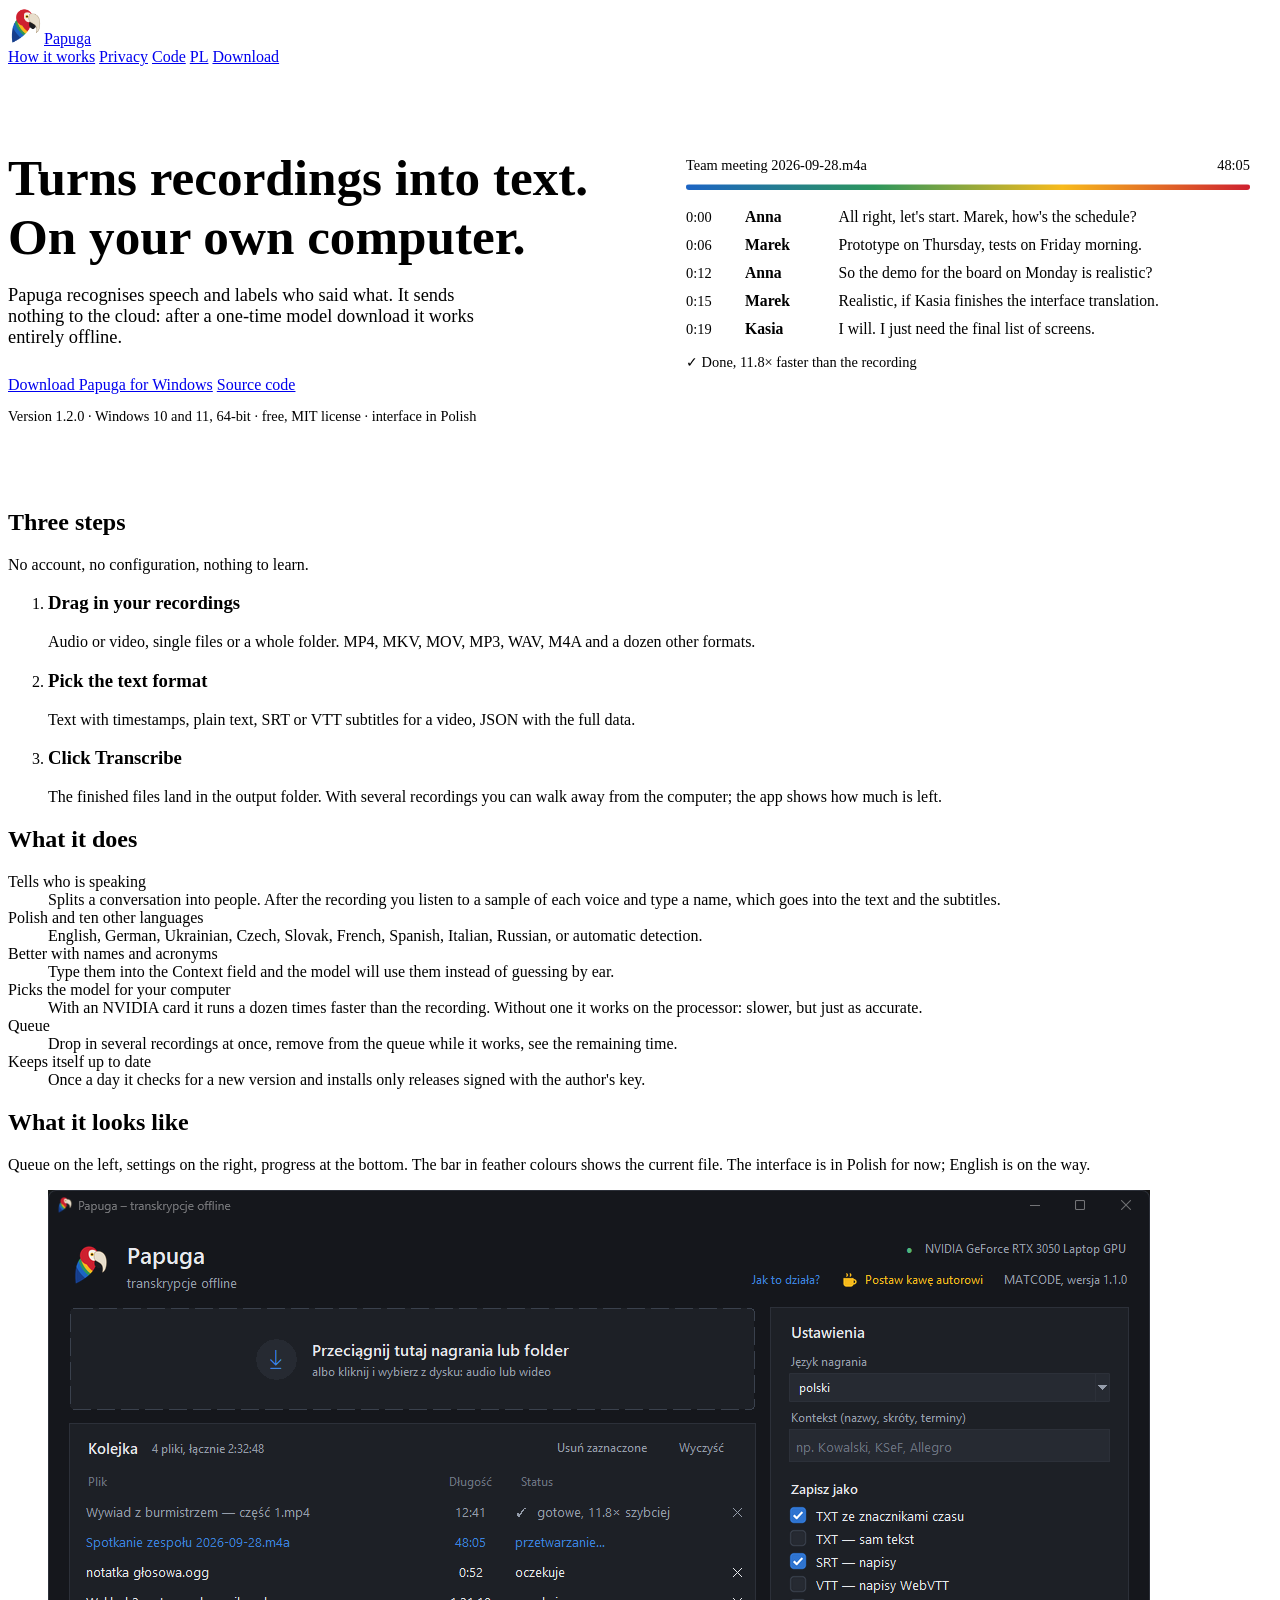
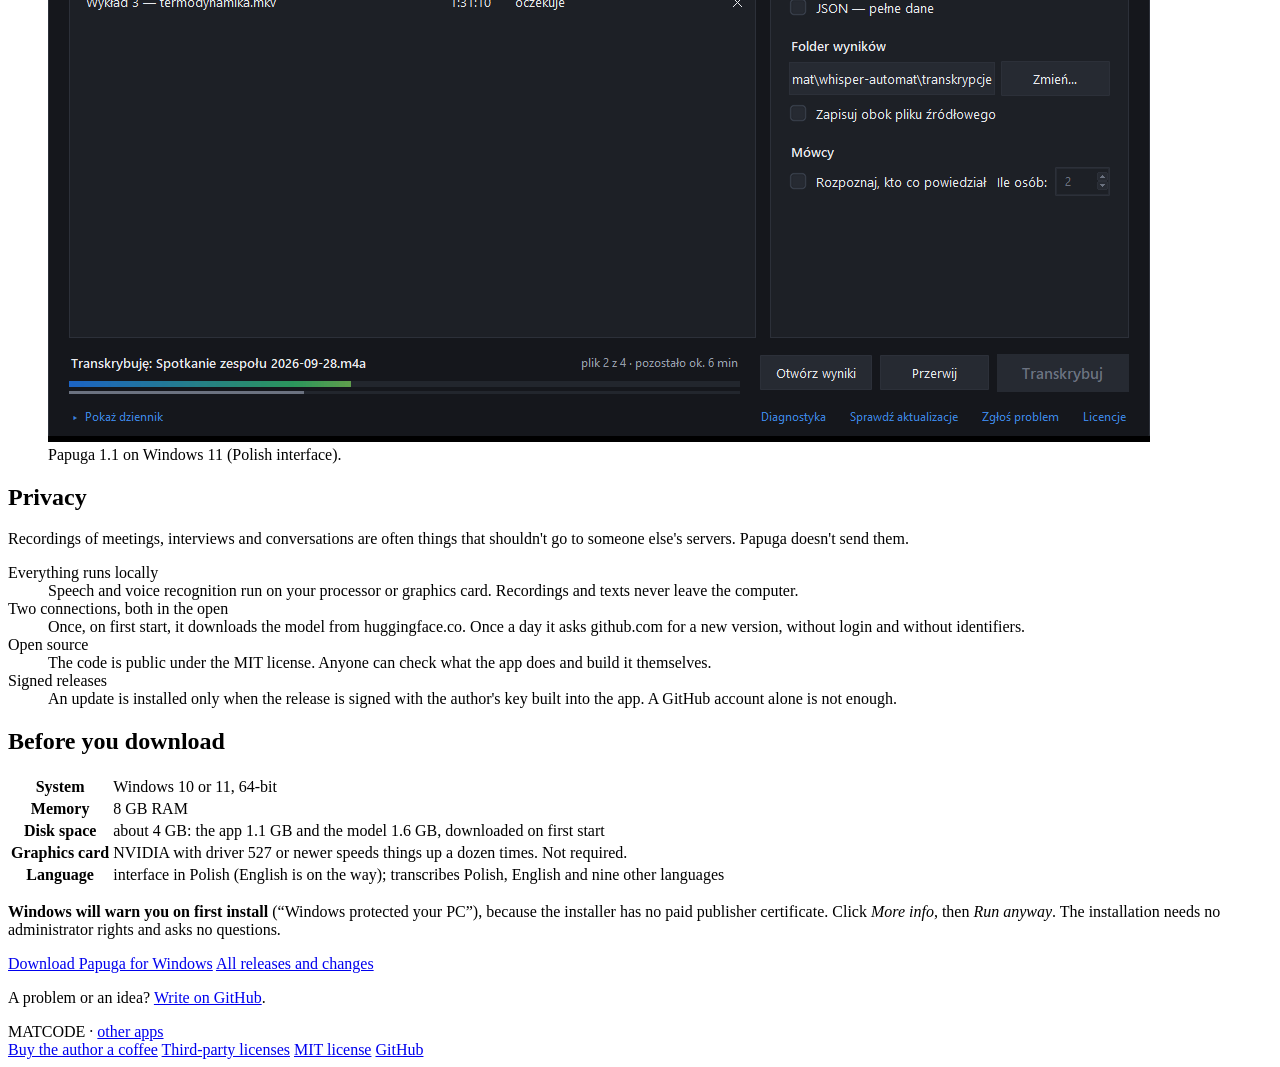
==== docs/en/index.html @ f7bfc45d "Papuga 1.3.0: kod zrodlowy (stan 4d863b4)" ====
<!doctype html>
<html lang="en">
<head>
<meta charset="utf-8">
<meta name="viewport" content="width=device-width, initial-scale=1">
<title>Papuga – offline transcription</title>
<meta name="description" content="Turns recordings into text and tells who is speaking. Works on your own computer, without internet and without the cloud. A free, open-source Windows app.">
<link rel="icon" href="../favicon.ico">
<link rel="alternate" hreflang="pl" href="https://matmiccode.github.io/papuga/">
<link rel="alternate" hreflang="en" href="https://matmiccode.github.io/papuga/en/">
<link rel="alternate" hreflang="x-default" href="https://matmiccode.github.io/papuga/">
<meta property="og:title" content="Papuga – offline transcription">
<meta property="og:description" content="Turns recordings into text and tells who is speaking. Works on your own computer, without internet and without the cloud.">
<meta property="og:image" content="https://matmiccode.github.io/papuga/img/okno.png">
<meta property="og:type" content="website">
<link rel="preconnect" href="https://fonts.googleapis.com">
<link rel="preconnect" href="https://fonts.gstatic.com" crossorigin>
<link href="https://fonts.googleapis.com/css2?family=Bricolage+Grotesque:opsz,wght@12..96,400;12..96,500;12..96,600&display=swap" rel="stylesheet">
<link rel="stylesheet" href="/css/v1/matcode.css">
<link rel="stylesheet" href="../papuga.css">
</head>
<body>

<header class="wrap top">
  <a class="marka" href="./"><img src="../img/papuga-256.png" alt="" width="36" height="36">Papuga</a>
  <nav>
    <a href="#how">How it works</a>
    <a href="#privacy" class="ukryj-mobile">Privacy</a>
    <a href="https://github.com/matmiccode/papuga" class="ukryj-mobile">Code</a>
    <a class="jezyk" href="../" lang="pl" hreflang="pl" title="Wersja polska">PL</a>
    <a class="btn btn-primary btn-sm" href="https://github.com/matmiccode/papuga/releases/latest" data-pobierz>Download</a>
  </nav>
</header>

<main>

<section class="wrap hero">
  <div>
    <h1>Turns recordings into text. On your own computer.</h1>
    <p class="lead">Papuga recognises speech and labels who said what. It sends nothing to the cloud: after a one-time model download it works entirely offline.</p>
    <div class="cta">
      <a class="btn btn-primary" href="https://github.com/matmiccode/papuga/releases/latest" data-pobierz>Download Papuga for Windows</a>
      <a class="btn btn-quiet" href="https://github.com/matmiccode/papuga">Source code</a>
    </div>
    <p class="drobne"><span data-wersja>Version 1.2.0</span> · Windows 10 and 11, 64-bit · free, MIT license · interface in Polish</p>
  </div>

  <div class="demo" aria-label="Example transcript with recognised speakers">
    <div class="demo-naglowek"><strong>Team meeting 2026-09-28.m4a</strong><span>48:05</span></div>
    <div class="demo-pasek" role="presentation"></div>
    <ul class="transkrypt">
      <li><time>0:00</time><b>Anna</b><span>All right, let's start. Marek, how's the schedule?</span></li>
      <li><time>0:06</time><b>Marek</b><span>Prototype on Thursday, tests on Friday morning.</span></li>
      <li><time>0:12</time><b>Anna</b><span>So the demo for the board on Monday is realistic?</span></li>
      <li><time>0:15</time><b>Marek</b><span>Realistic, if Kasia finishes the interface translation.</span></li>
      <li><time>0:19</time><b>Kasia</b><span>I will. I just need the final list of screens.</span></li>
      <li class="gotowe"><span>✓ Done, 11.8× faster than the recording</span></li>
    </ul>
  </div>
</section>

<section id="how">
  <div class="wrap">
    <div class="sekcja-naglowek">
      <h2>Three steps</h2>
      <p>No account, no configuration, nothing to learn.</p>
    </div>
    <ol class="kroki">
      <li>
        <h3>Drag in your recordings</h3>
        <p>Audio or video, single files or a whole folder. MP4, MKV, MOV, MP3, WAV, M4A and a dozen other formats.</p>
      </li>
      <li>
        <h3>Pick the text format</h3>
        <p>Text with timestamps, plain text, SRT or VTT subtitles for a video, JSON with the full data.</p>
      </li>
      <li>
        <h3>Click Transcribe</h3>
        <p>The finished files land in the output folder. With several recordings you can walk away from the computer; the app shows how much is left.</p>
      </li>
    </ol>
  </div>
</section>

<section id="features">
  <div class="wrap">
    <div class="sekcja-naglowek">
      <h2>What it does</h2>
    </div>
    <dl class="cechy">
      <div>
        <dt>Tells who is speaking</dt>
        <dd>Splits a conversation into people. After the recording you listen to a sample of each voice and type a name, which goes into the text and the subtitles.</dd>
      </div>
      <div>
        <dt>Polish and ten other languages</dt>
        <dd>English, German, Ukrainian, Czech, Slovak, French, Spanish, Italian, Russian, or automatic detection.</dd>
      </div>
      <div>
        <dt>Better with names and acronyms</dt>
        <dd>Type them into the Context field and the model will use them instead of guessing by ear.</dd>
      </div>
      <div>
        <dt>Picks the model for your computer</dt>
        <dd>With an NVIDIA card it runs a dozen times faster than the recording. Without one it works on the processor: slower, but just as accurate.</dd>
      </div>
      <div>
        <dt>Queue</dt>
        <dd>Drop in several recordings at once, remove from the queue while it works, see the remaining time.</dd>
      </div>
      <div>
        <dt>Keeps itself up to date</dt>
        <dd>Once a day it checks for a new version and installs only releases signed with the author's key.</dd>
      </div>
    </dl>
  </div>
</section>

<section id="window">
  <div class="wrap">
    <div class="sekcja-naglowek">
      <h2>What it looks like</h2>
      <p>Queue on the left, settings on the right, progress at the bottom. The bar in feather colours shows the current file. The interface is in Polish for now; English is on the way.</p>
    </div>
    <figure>
      <img src="../img/okno.png" alt="The Papuga window: a queue of four recordings with statuses, the settings panel and a progress bar in feather colours" width="1102" height="852">
      <figcaption>Papuga 1.1 on Windows 11 (Polish interface).</figcaption>
    </figure>
  </div>
</section>

<section id="privacy">
  <div class="wrap">
    <div class="sekcja-naglowek">
      <h2>Privacy</h2>
      <p>Recordings of meetings, interviews and conversations are often things that shouldn't go to someone else's servers. Papuga doesn't send them.</p>
    </div>
    <dl class="cechy">
      <div>
        <dt>Everything runs locally</dt>
        <dd>Speech and voice recognition run on your processor or graphics card. Recordings and texts never leave the computer.</dd>
      </div>
      <div>
        <dt>Two connections, both in the open</dt>
        <dd>Once, on first start, it downloads the model from huggingface.co. Once a day it asks github.com for a new version, without login and without identifiers.</dd>
      </div>
      <div>
        <dt>Open source</dt>
        <dd>The code is public under the MIT license. Anyone can check what the app does and build it themselves.</dd>
      </div>
      <div>
        <dt>Signed releases</dt>
        <dd>An update is installed only when the release is signed with the author's key built into the app. A GitHub account alone is not enough.</dd>
      </div>
    </dl>
  </div>
</section>

<section id="download">
  <div class="wrap">
    <div class="sekcja-naglowek">
      <h2>Before you download</h2>
    </div>
    <table>
      <tr><th>System</th><td>Windows 10 or 11, 64-bit</td></tr>
      <tr><th>Memory</th><td>8 GB RAM</td></tr>
      <tr><th>Disk space</th><td>about 4 GB: the app 1.1 GB and the model 1.6 GB, downloaded on first start</td></tr>
      <tr><th>Graphics card</th><td>NVIDIA with driver 527 or newer speeds things up a dozen times. Not required.</td></tr>
      <tr><th>Language</th><td>interface in Polish (English is on the way); transcribes Polish, English and nine other languages</td></tr>
    </table>
    <div class="uwaga odstep">
      <p><strong>Windows will warn you on first install</strong> (“Windows protected your PC”), because the installer has no paid publisher certificate. Click <em>More info</em>, then <em>Run anyway</em>. The installation needs no administrator rights and asks no questions.</p>
    </div>
    <div class="cta odstep-duzy">
      <a class="btn btn-primary" href="https://github.com/matmiccode/papuga/releases/latest" data-pobierz>Download Papuga for Windows</a>
      <a class="btn btn-quiet" href="https://github.com/matmiccode/papuga/releases">All releases and changes</a>
    </div>
    <p class="muted small" style="margin-top: 16px;">A problem or an idea? <a href="https://github.com/matmiccode/papuga/issues/new">Write on GitHub</a>.</p>
  </div>
</section>

</main>

<footer>
  <div class="wrap">
    <div>MATCODE · <a href="https://matmiccode.github.io/en/">other apps</a></div>
    <nav>
      <a href="https://buycoffee.to/matcode">Buy the author a coffee</a>
      <a href="https://github.com/matmiccode/papuga/blob/main/LICENCJE.txt">Third-party licenses</a>
      <a href="https://github.com/matmiccode/papuga/blob/main/LICENSE">MIT license</a>
      <a href="https://github.com/matmiccode">GitHub</a>
    </nav>
  </div>
</footer>

<script>
// Version number and a direct link to the installer from the latest release.
// Without a response (offline, API limit) the values written into the page stay.
(async () => {
  try {
    const odp = await fetch("https://api.github.com/repos/matmiccode/papuga/releases/latest",
                            { headers: { Accept: "application/vnd.github+json" } });
    if (!odp.ok) return;
    const dane = await odp.json();
    const wersja = String(dane.tag_name || "").replace(/^v/, "");
    const plik = (dane.assets || []).find(z => /^Papuga-[\d.]+-Setup\.exe$/.test(z.name));
    if (wersja) document.querySelectorAll("[data-wersja]").forEach(e => { e.textContent = "Version " + wersja; });
    if (plik) document.querySelectorAll("[data-pobierz]").forEach(e => { e.href = plik.browser_download_url; });
  } catch (_) { /* the page works without it */ }
})();
</script>
</body>
</html>
---- docs/papuga.css ----
/* Papuga — to, co różni tę stronę od ramy MATCODE: barwy piór i pokaz transkrypcji. */

:root {
  --pioro-1: #1c64c4;
  --pioro-2: #2c965c;
  --pioro-3: #f7ba1c;
  --pioro-4: #ce202f;
}

.hero { display: grid; grid-template-columns: minmax(0, 1fr) minmax(0, 1fr); gap: 48px; align-items: center; padding: 40px 0 64px; }
.hero h1 { font-size: clamp(2.2rem, 4vw, 3.2rem); margin-bottom: 18px; }
.hero .lead { font-size: 1.15rem; color: var(--muted); max-width: 30rem; margin-bottom: 28px; }
.hero .drobne { color: var(--faint); font-size: 0.9rem; margin: 14px 0 0; }

/* Pokaz: plik, pasek z piór i tekst, który pojawia się linijka po linijce.
   Jedna zaplanowana animacja przy wejściu, nic poza tym się nie rusza. */
.demo {
  background: var(--surface); border: 1px solid var(--line); border-radius: var(--radius);
  padding: 20px 22px 22px; font-size: 0.98rem;
}
.demo-naglowek { display: flex; justify-content: space-between; gap: 12px; color: var(--muted); font-size: 0.9rem; margin-bottom: 10px; }
.demo-naglowek strong { color: var(--text); font-weight: 500; overflow: hidden; text-overflow: ellipsis; white-space: nowrap; }
.demo-pasek { height: 6px; border-radius: 3px; background: var(--surface-2); overflow: hidden; position: relative; }
.demo-pasek::after {
  content: ""; position: absolute; inset: 0;
  background: linear-gradient(90deg, var(--pioro-1), var(--pioro-2), var(--pioro-3), var(--pioro-4));
  clip-path: inset(0 100% 0 0);
  animation: odslon 5.6s cubic-bezier(0.3, 0.7, 0.3, 1) 0.4s forwards;
}
@keyframes odslon { to { clip-path: inset(0 0 0 0); } }

.transkrypt { list-style: none; margin: 18px 0 0; padding: 0; display: grid; gap: 10px; }
.transkrypt li {
  display: grid; grid-template-columns: 3em 5.2em 1fr; gap: 12px; align-items: baseline;
  opacity: 0; transform: translateY(4px);
  animation: pojaw 0.5s ease-out forwards;
}
.transkrypt li:nth-child(1) { animation-delay: 0.8s; }
.transkrypt li:nth-child(2) { animation-delay: 1.9s; }
.transkrypt li:nth-child(3) { animation-delay: 3.0s; }
.transkrypt li:nth-child(4) { animation-delay: 4.1s; }
.transkrypt li:nth-child(5) { animation-delay: 5.2s; }
.transkrypt li.gotowe { grid-template-columns: 1fr; color: var(--ok); font-size: 0.9rem; margin-top: 6px; animation-delay: 6.3s; }
.transkrypt time { color: var(--faint); font-variant-numeric: tabular-nums; font-size: 0.9rem; }
.transkrypt b { font-weight: 600; }
@keyframes pojaw { to { opacity: 1; transform: none; } }

@media (max-width: 860px) {
  .hero { grid-template-columns: 1fr; gap: 32px; padding: 24px 0 48px; }
}

@media (prefers-reduced-motion: reduce) {
  .transkrypt li { opacity: 1; transform: none; animation: none; }
  .demo-pasek::after { clip-path: none; animation: none; }
}
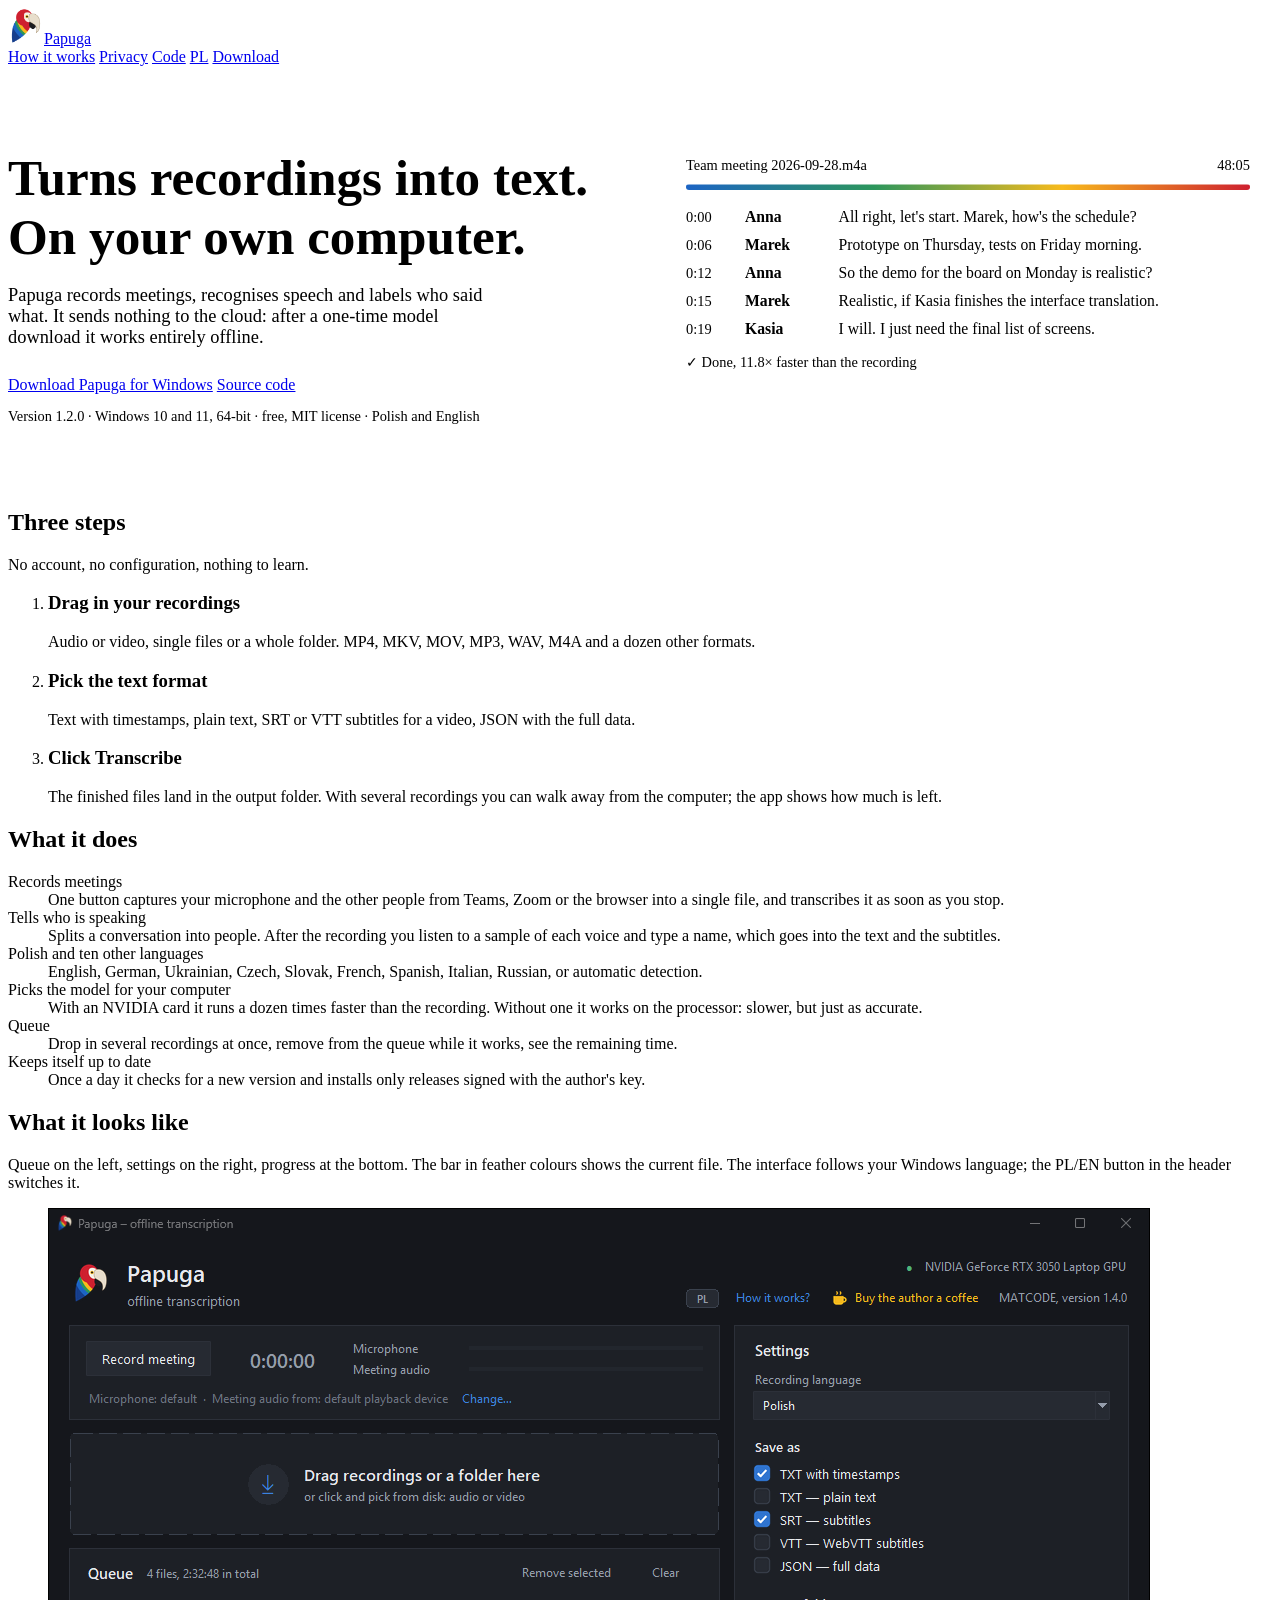
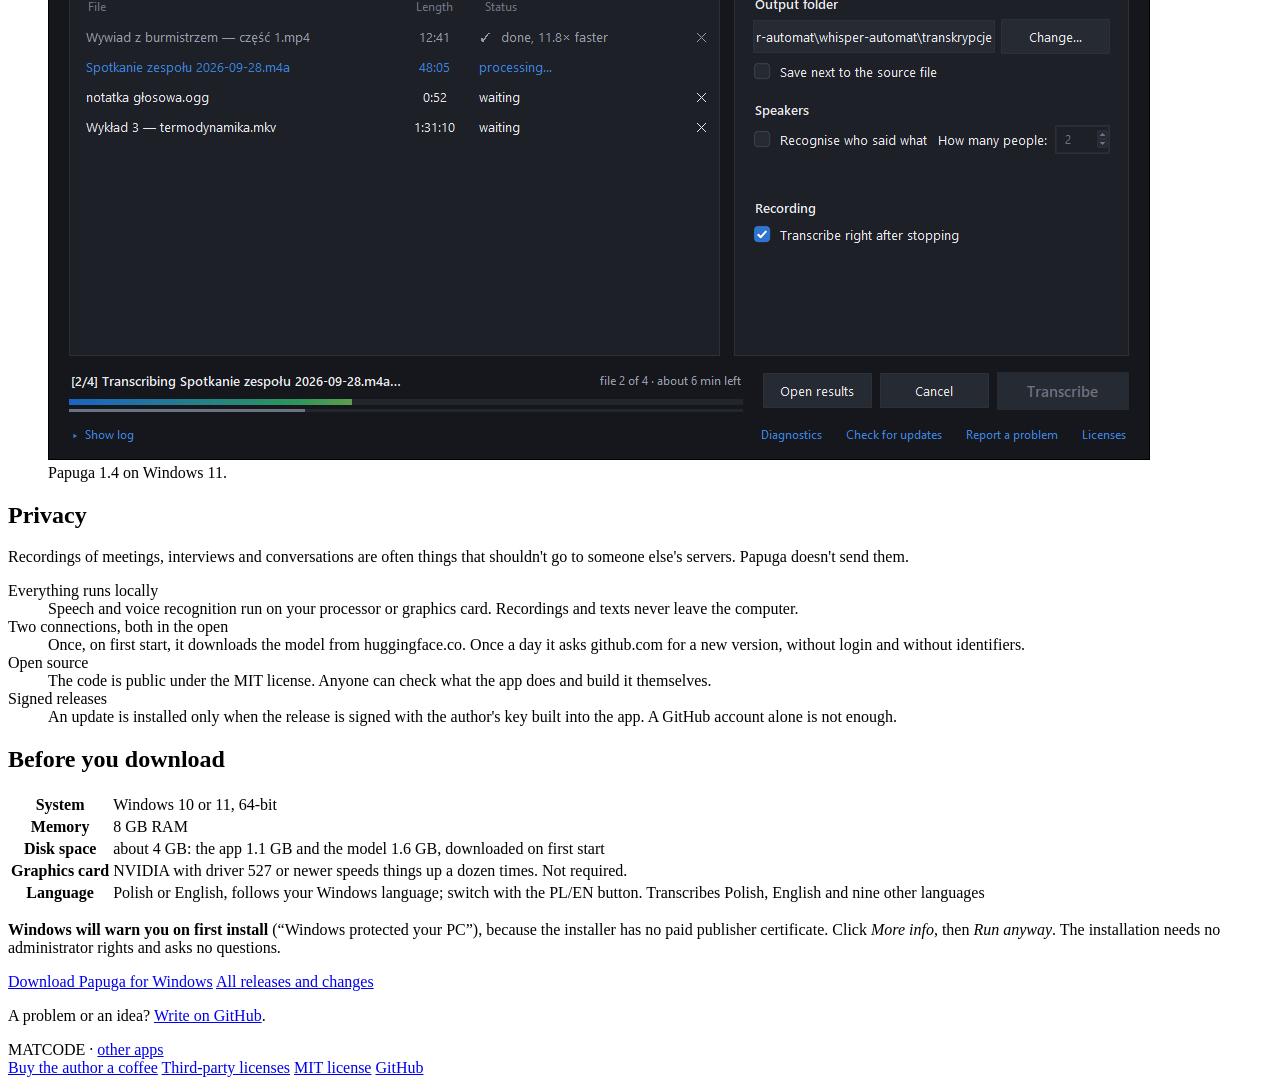
==== commit 9a3877ed: "Papuga 1.4.0: kod zrodlowy (stan c36befd)" ====
--- a/docs/en/index.html
+++ b/docs/en/index.html
@@ -4,14 +4,14 @@
 <meta charset="utf-8">
 <meta name="viewport" content="width=device-width, initial-scale=1">
 <title>Papuga – offline transcription</title>
-<meta name="description" content="Turns recordings into text and tells who is speaking. Works on your own computer, without internet and without the cloud. A free, open-source Windows app.">
+<meta name="description" content="Records meetings, turns recordings into text and tells who is speaking. Works on your own computer, without internet and without the cloud. A free, open-source Windows app.">
 <link rel="icon" href="../favicon.ico">
 <link rel="alternate" hreflang="pl" href="https://matmiccode.github.io/papuga/">
 <link rel="alternate" hreflang="en" href="https://matmiccode.github.io/papuga/en/">
 <link rel="alternate" hreflang="x-default" href="https://matmiccode.github.io/papuga/">
 <meta property="og:title" content="Papuga – offline transcription">
-<meta property="og:description" content="Turns recordings into text and tells who is speaking. Works on your own computer, without internet and without the cloud.">
-<meta property="og:image" content="https://matmiccode.github.io/papuga/img/okno.png">
+<meta property="og:description" content="Records meetings, turns recordings into text and tells who is speaking. Works on your own computer, without internet and without the cloud.">
+<meta property="og:image" content="https://matmiccode.github.io/papuga/img/en/okno.png">
 <meta property="og:type" content="website">
 <link rel="preconnect" href="https://fonts.googleapis.com">
 <link rel="preconnect" href="https://fonts.gstatic.com" crossorigin>
@@ -37,12 +37,12 @@
 <section class="wrap hero">
   <div>
     <h1>Turns recordings into text. On your own computer.</h1>
-    <p class="lead">Papuga recognises speech and labels who said what. It sends nothing to the cloud: after a one-time model download it works entirely offline.</p>
+    <p class="lead">Papuga records meetings, recognises speech and labels who said what. It sends nothing to the cloud: after a one-time model download it works entirely offline.</p>
     <div class="cta">
       <a class="btn btn-primary" href="https://github.com/matmiccode/papuga/releases/latest" data-pobierz>Download Papuga for Windows</a>
       <a class="btn btn-quiet" href="https://github.com/matmiccode/papuga">Source code</a>
     </div>
-    <p class="drobne"><span data-wersja>Version 1.2.0</span> · Windows 10 and 11, 64-bit · free, MIT license · interface in Polish</p>
+    <p class="drobne"><span data-wersja>Version 1.2.0</span> · Windows 10 and 11, 64-bit · free, MIT license · Polish and English</p>
   </div>
 
   <div class="demo" aria-label="Example transcript with recognised speakers">
@@ -89,6 +89,10 @@
     </div>
     <dl class="cechy">
       <div>
+        <dt>Records meetings</dt>
+        <dd>One button captures your microphone and the other people from Teams, Zoom or the browser into a single file, and transcribes it as soon as you stop.</dd>
+      </div>
+      <div>
         <dt>Tells who is speaking</dt>
         <dd>Splits a conversation into people. After the recording you listen to a sample of each voice and type a name, which goes into the text and the subtitles.</dd>
       </div>
@@ -97,10 +101,6 @@
         <dd>English, German, Ukrainian, Czech, Slovak, French, Spanish, Italian, Russian, or automatic detection.</dd>
       </div>
       <div>
-        <dt>Better with names and acronyms</dt>
-        <dd>Type them into the Context field and the model will use them instead of guessing by ear.</dd>
-      </div>
-      <div>
         <dt>Picks the model for your computer</dt>
         <dd>With an NVIDIA card it runs a dozen times faster than the recording. Without one it works on the processor: slower, but just as accurate.</dd>
       </div>
@@ -120,11 +120,11 @@
   <div class="wrap">
     <div class="sekcja-naglowek">
       <h2>What it looks like</h2>
-      <p>Queue on the left, settings on the right, progress at the bottom. The bar in feather colours shows the current file. The interface is in Polish for now; English is on the way.</p>
+      <p>Queue on the left, settings on the right, progress at the bottom. The bar in feather colours shows the current file. The interface follows your Windows language; the PL/EN button in the header switches it.</p>
     </div>
     <figure>
-      <img src="../img/okno.png" alt="The Papuga window: a queue of four recordings with statuses, the settings panel and a progress bar in feather colours" width="1102" height="852">
-      <figcaption>Papuga 1.1 on Windows 11 (Polish interface).</figcaption>
+      <img src="../img/en/okno.png" alt="The Papuga window: a queue of four recordings with statuses, the settings panel and a progress bar in feather colours" width="1102" height="852">
+      <figcaption>Papuga 1.4 on Windows 11.</figcaption>
     </figure>
   </div>
 </section>
@@ -166,7 +166,7 @@
       <tr><th>Memory</th><td>8 GB RAM</td></tr>
       <tr><th>Disk space</th><td>about 4 GB: the app 1.1 GB and the model 1.6 GB, downloaded on first start</td></tr>
       <tr><th>Graphics card</th><td>NVIDIA with driver 527 or newer speeds things up a dozen times. Not required.</td></tr>
-      <tr><th>Language</th><td>interface in Polish (English is on the way); transcribes Polish, English and nine other languages</td></tr>
+      <tr><th>Language</th><td>Polish or English, follows your Windows language; switch with the PL/EN button. Transcribes Polish, English and nine other languages</td></tr>
     </table>
     <div class="uwaga odstep">
       <p><strong>Windows will warn you on first install</strong> (“Windows protected your PC”), because the installer has no paid publisher certificate. Click <em>More info</em>, then <em>Run anyway</em>. The installation needs no administrator rights and asks no questions.</p>
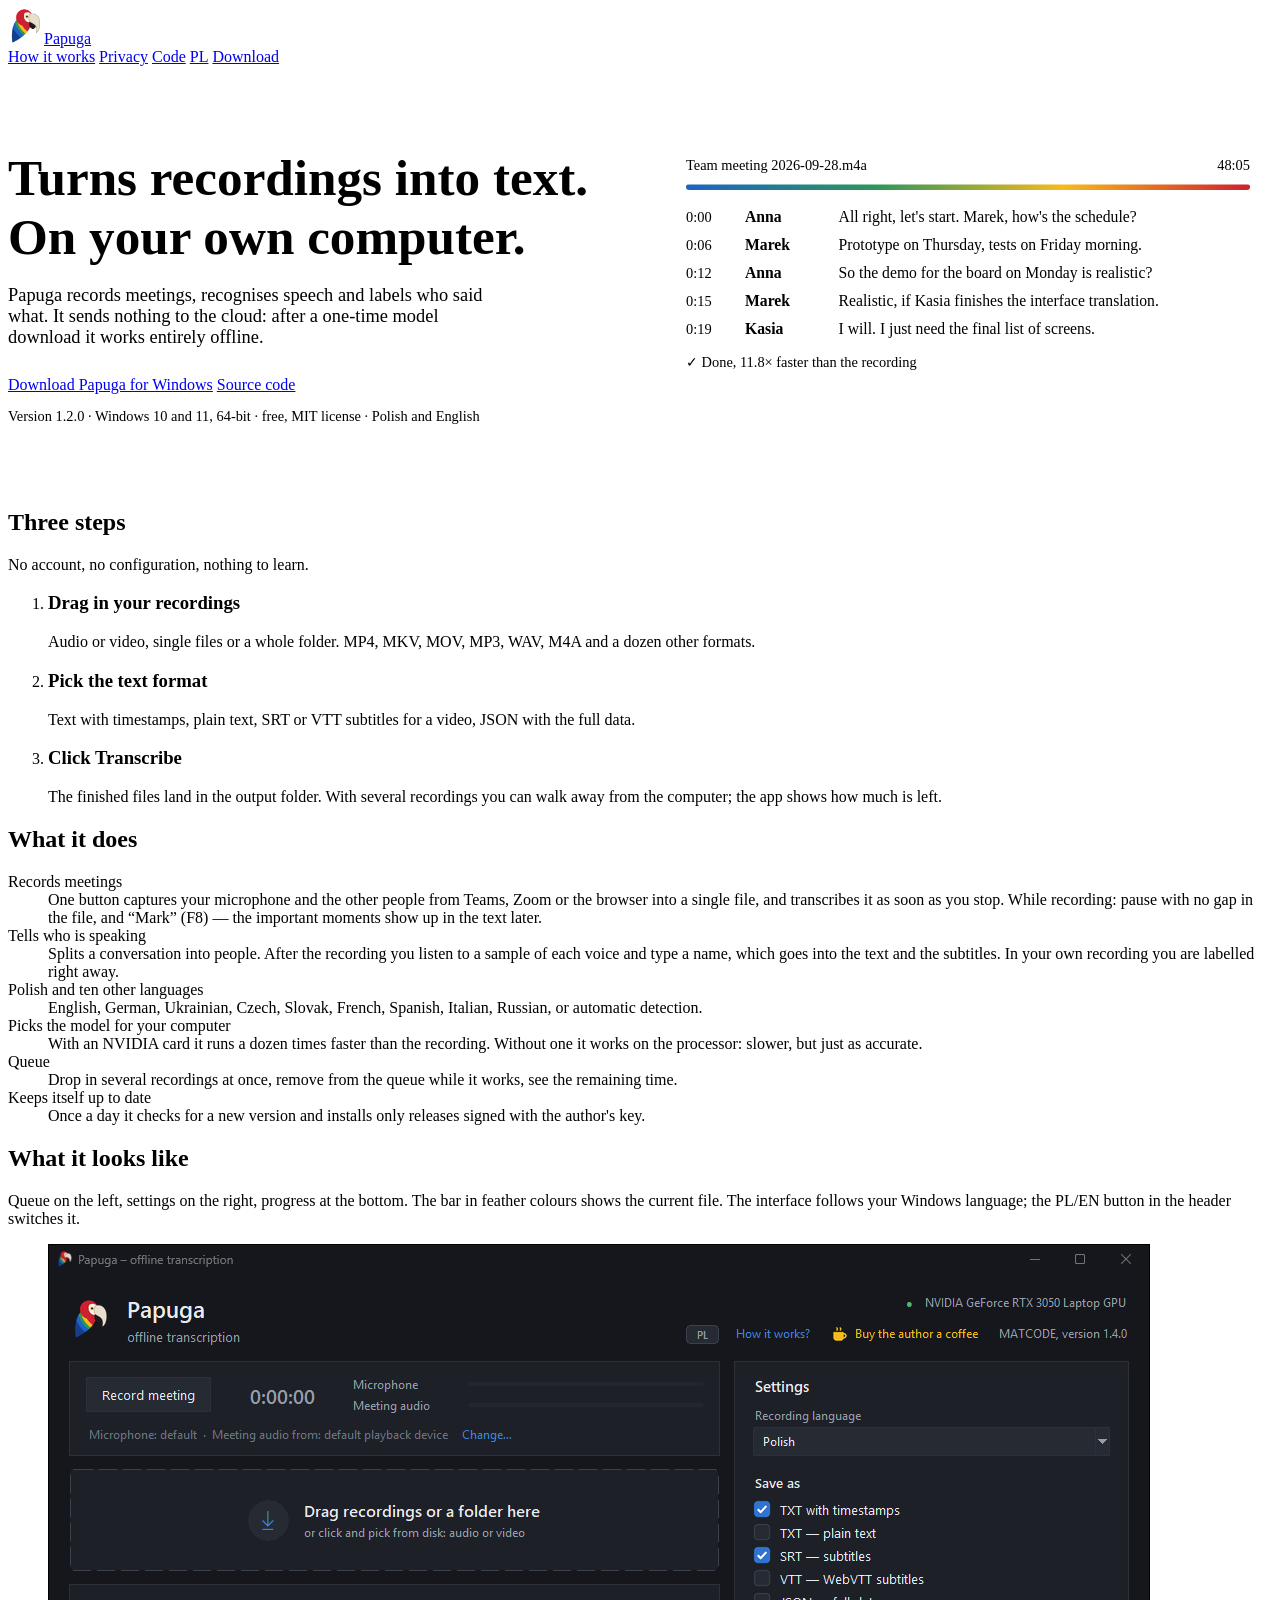
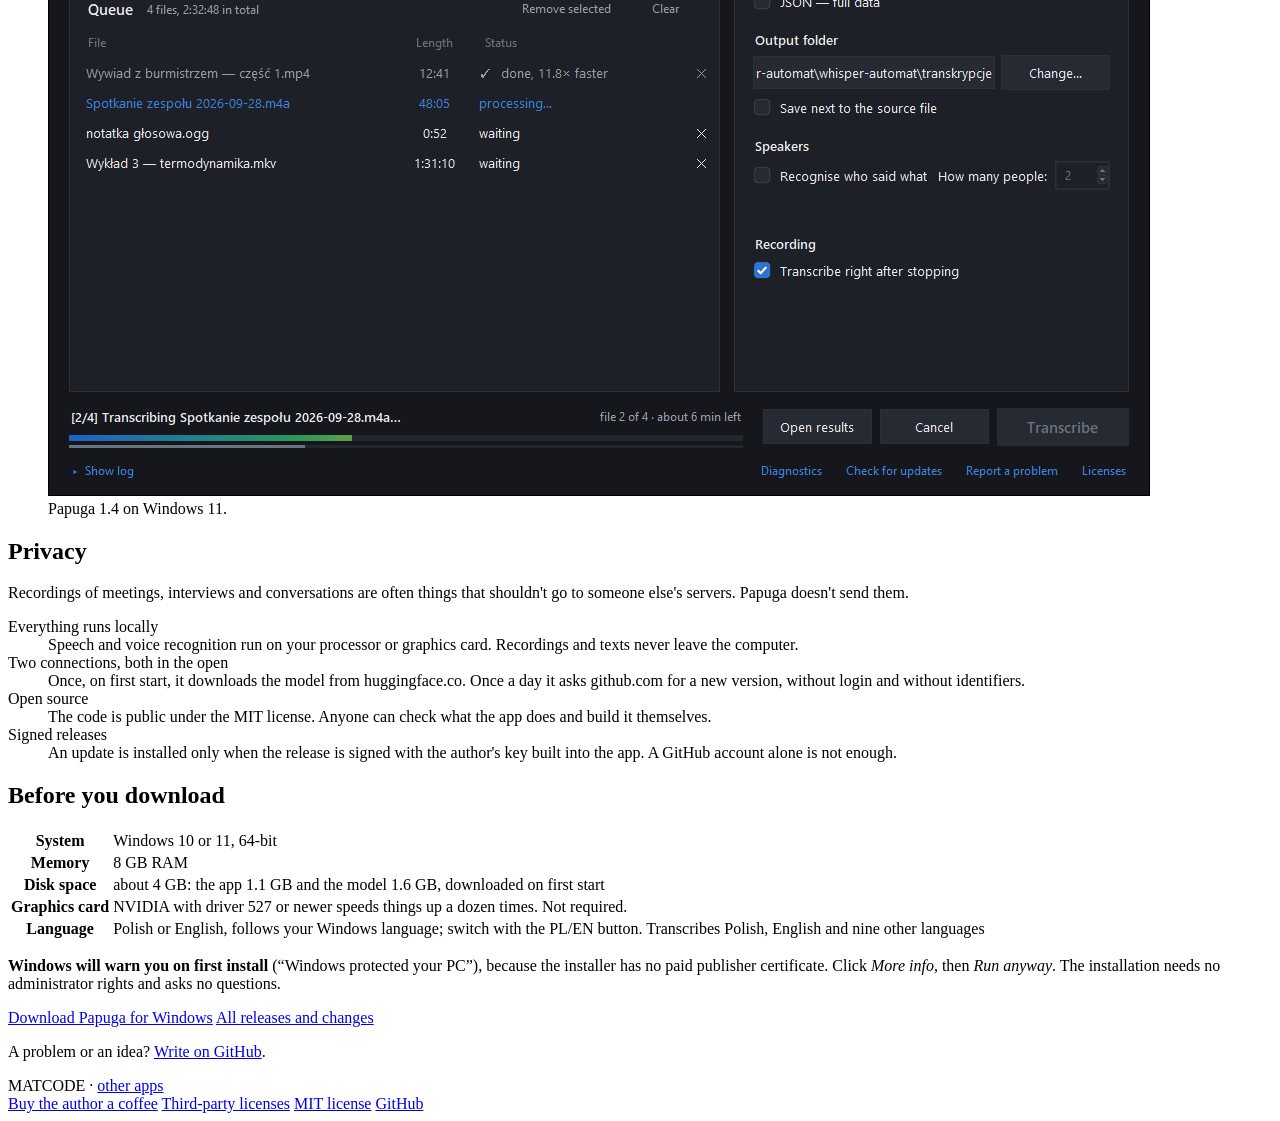
==== commit 9f1cf4ff: "Papuga 1.5.0: kod zrodlowy (stan a7ca64e)" ====
--- a/docs/en/index.html
+++ b/docs/en/index.html
@@ -90,11 +90,11 @@
     <dl class="cechy">
       <div>
         <dt>Records meetings</dt>
-        <dd>One button captures your microphone and the other people from Teams, Zoom or the browser into a single file, and transcribes it as soon as you stop.</dd>
+        <dd>One button captures your microphone and the other people from Teams, Zoom or the browser into a single file, and transcribes it as soon as you stop. While recording: pause with no gap in the file, and “Mark” (F8) — the important moments show up in the text later.</dd>
       </div>
       <div>
         <dt>Tells who is speaking</dt>
-        <dd>Splits a conversation into people. After the recording you listen to a sample of each voice and type a name, which goes into the text and the subtitles.</dd>
+        <dd>Splits a conversation into people. After the recording you listen to a sample of each voice and type a name, which goes into the text and the subtitles. In your own recording you are labelled right away.</dd>
       </div>
       <div>
         <dt>Polish and ten other languages</dt>
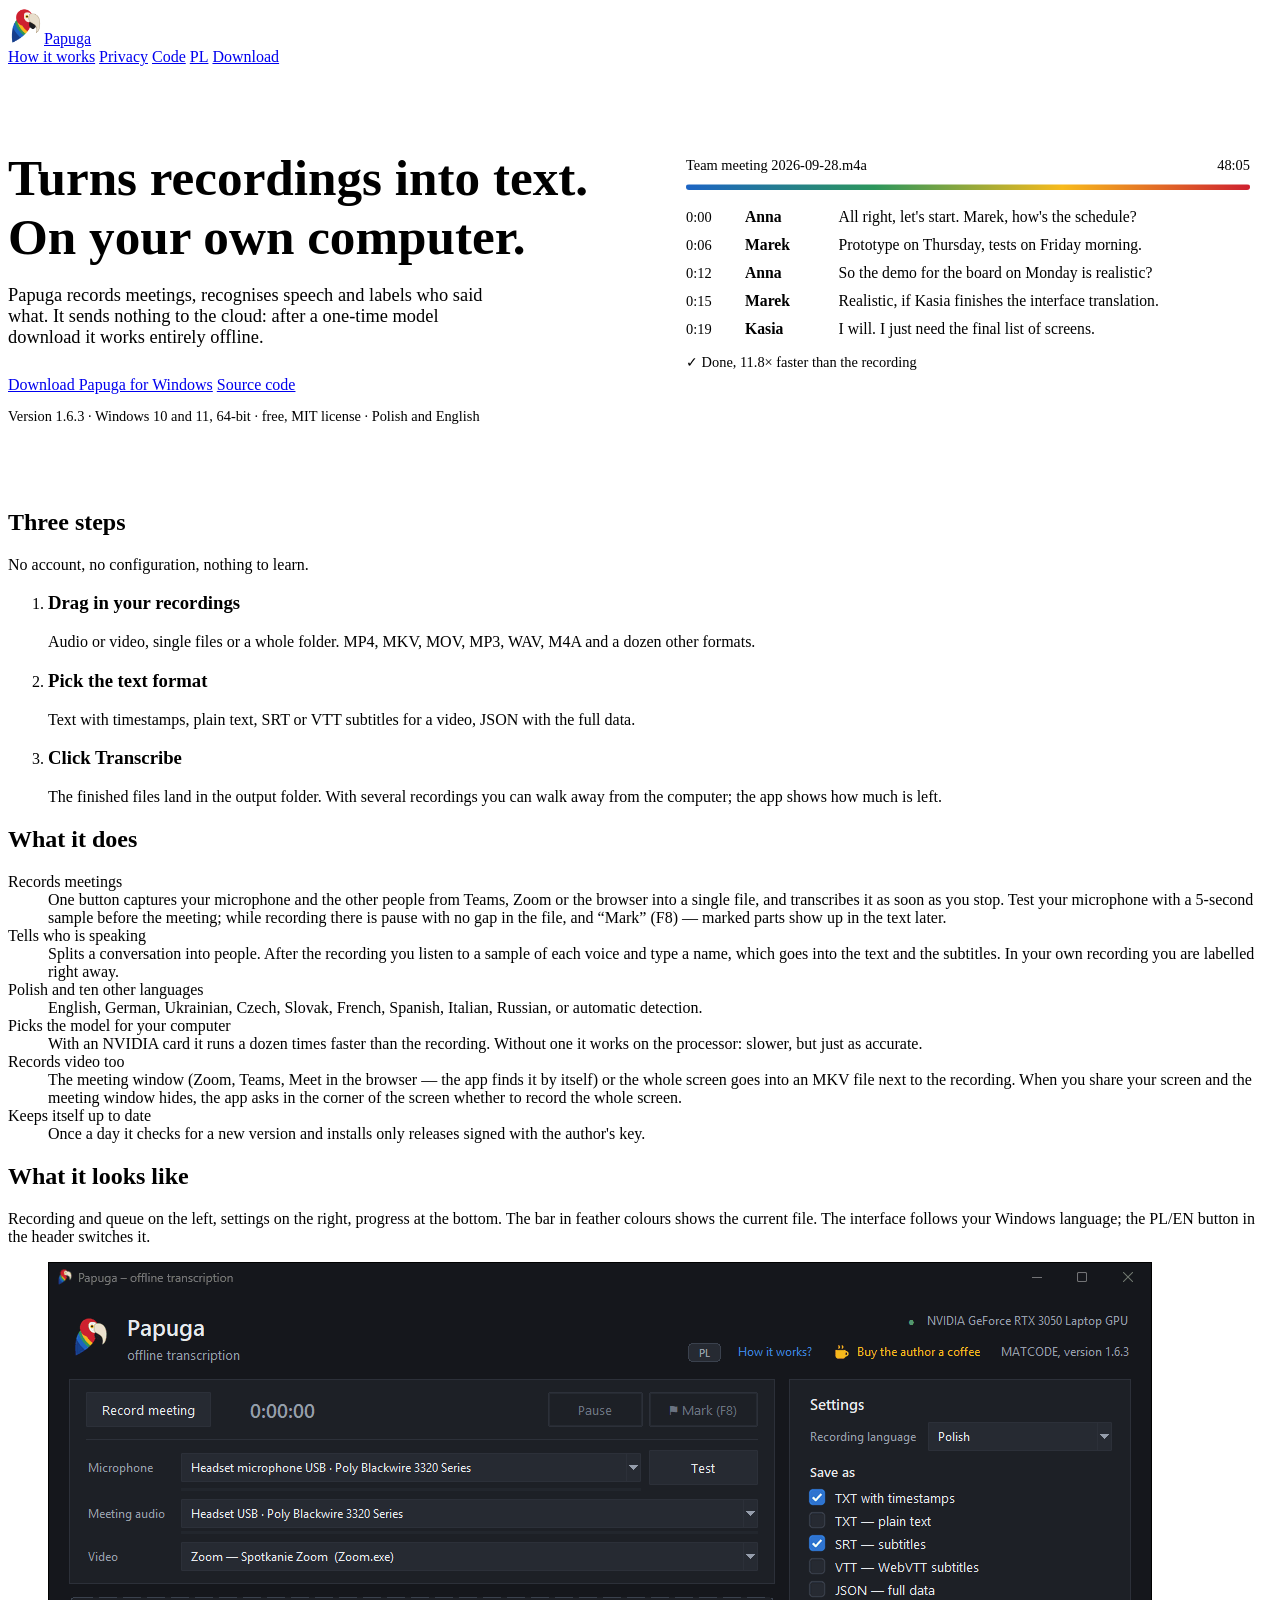
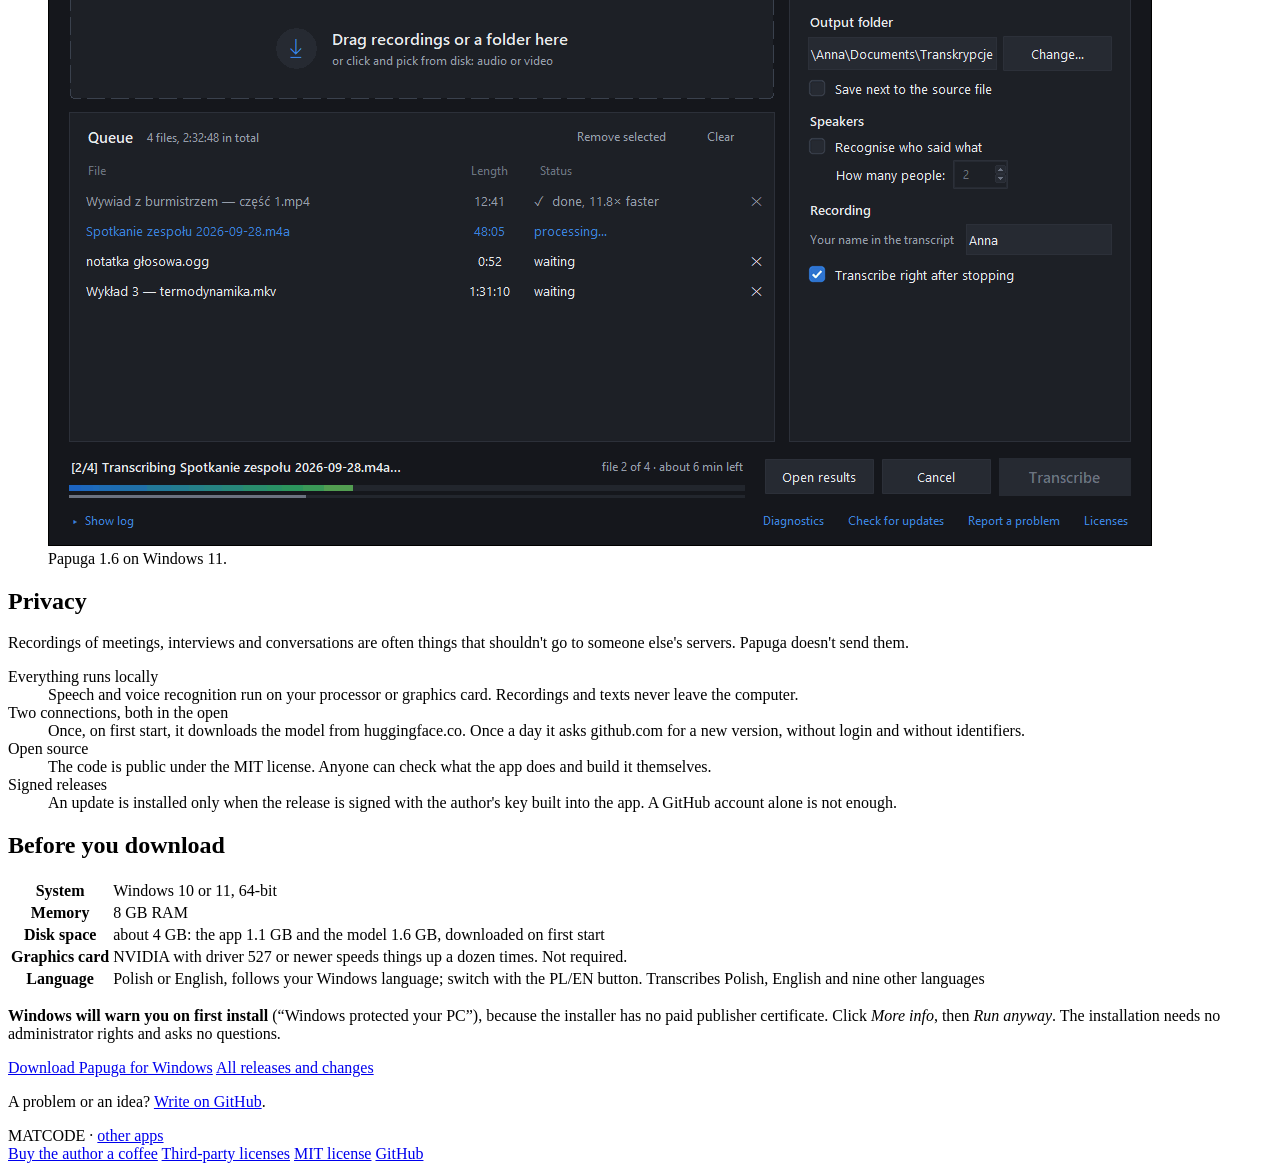
==== commit 77c6c8ab: "Papuga 1.6.3: kod zrodlowy (stan aa20a30)" ====
--- a/docs/en/index.html
+++ b/docs/en/index.html
@@ -42,7 +42,7 @@
       <a class="btn btn-primary" href="https://github.com/matmiccode/papuga/releases/latest" data-pobierz>Download Papuga for Windows</a>
       <a class="btn btn-quiet" href="https://github.com/matmiccode/papuga">Source code</a>
     </div>
-    <p class="drobne"><span data-wersja>Version 1.2.0</span> · Windows 10 and 11, 64-bit · free, MIT license · Polish and English</p>
+    <p class="drobne"><span data-wersja>Version 1.6.3</span> · Windows 10 and 11, 64-bit · free, MIT license · Polish and English</p>
   </div>
 
   <div class="demo" aria-label="Example transcript with recognised speakers">
@@ -90,7 +90,7 @@
     <dl class="cechy">
       <div>
         <dt>Records meetings</dt>
-        <dd>One button captures your microphone and the other people from Teams, Zoom or the browser into a single file, and transcribes it as soon as you stop. While recording: pause with no gap in the file, and “Mark” (F8) — the important moments show up in the text later.</dd>
+        <dd>One button captures your microphone and the other people from Teams, Zoom or the browser into a single file, and transcribes it as soon as you stop. Test your microphone with a 5-second sample before the meeting; while recording there is pause with no gap in the file, and “Mark” (F8) — marked parts show up in the text later.</dd>
       </div>
       <div>
         <dt>Tells who is speaking</dt>
@@ -105,8 +105,8 @@
         <dd>With an NVIDIA card it runs a dozen times faster than the recording. Without one it works on the processor: slower, but just as accurate.</dd>
       </div>
       <div>
-        <dt>Queue</dt>
-        <dd>Drop in several recordings at once, remove from the queue while it works, see the remaining time.</dd>
+        <dt>Records video too</dt>
+        <dd>The meeting window (Zoom, Teams, Meet in the browser — the app finds it by itself) or the whole screen goes into an MKV file next to the recording. When you share your screen and the meeting window hides, the app asks in the corner of the screen whether to record the whole screen.</dd>
       </div>
       <div>
         <dt>Keeps itself up to date</dt>
@@ -120,11 +120,11 @@
   <div class="wrap">
     <div class="sekcja-naglowek">
       <h2>What it looks like</h2>
-      <p>Queue on the left, settings on the right, progress at the bottom. The bar in feather colours shows the current file. The interface follows your Windows language; the PL/EN button in the header switches it.</p>
+      <p>Recording and queue on the left, settings on the right, progress at the bottom. The bar in feather colours shows the current file. The interface follows your Windows language; the PL/EN button in the header switches it.</p>
     </div>
     <figure>
-      <img src="../img/en/okno.png" alt="The Papuga window: a queue of four recordings with statuses, the settings panel and a progress bar in feather colours" width="1102" height="852">
-      <figcaption>Papuga 1.4 on Windows 11.</figcaption>
+      <img src="../img/en/okno.png" alt="The Papuga window: the recording card with microphone, meeting audio and video, a queue of four recordings, the settings panel and a progress bar in feather colours" width="1104" height="884">
+      <figcaption>Papuga 1.6 on Windows 11.</figcaption>
     </figure>
   </div>
 </section>
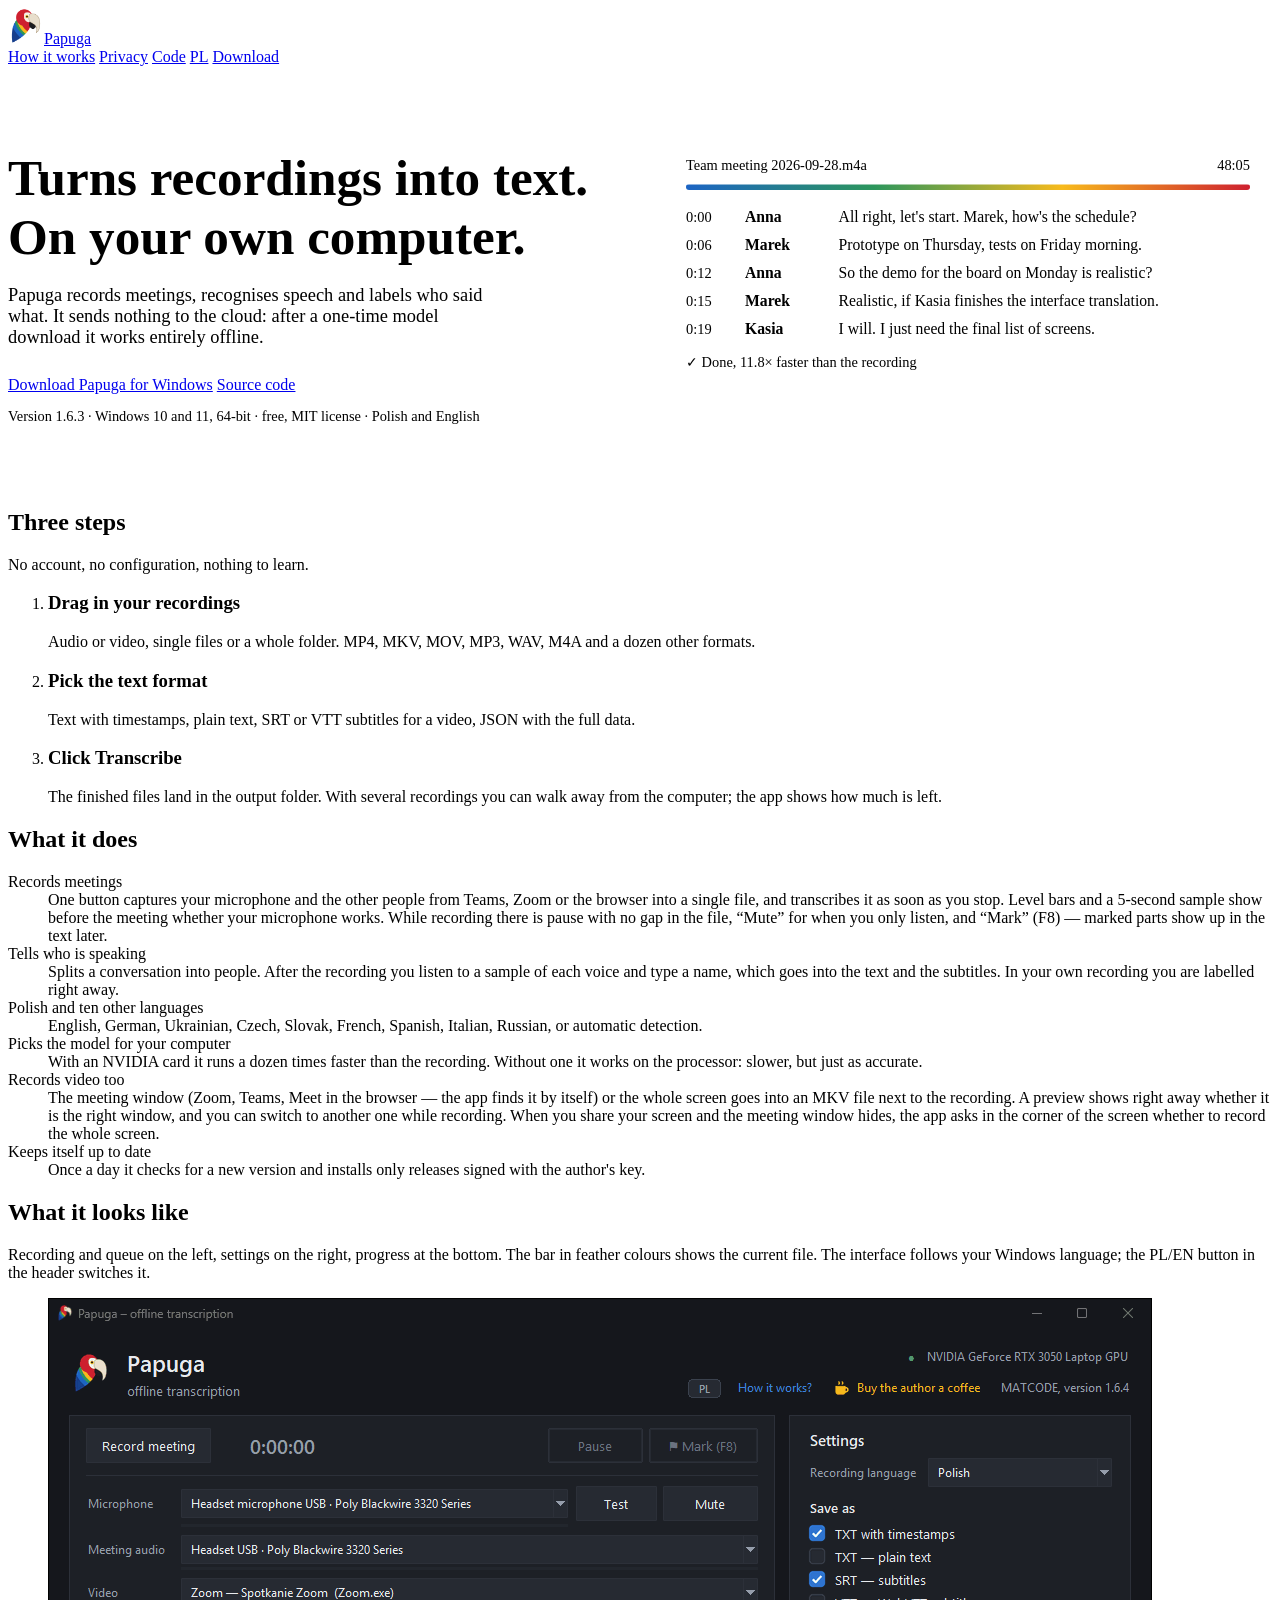
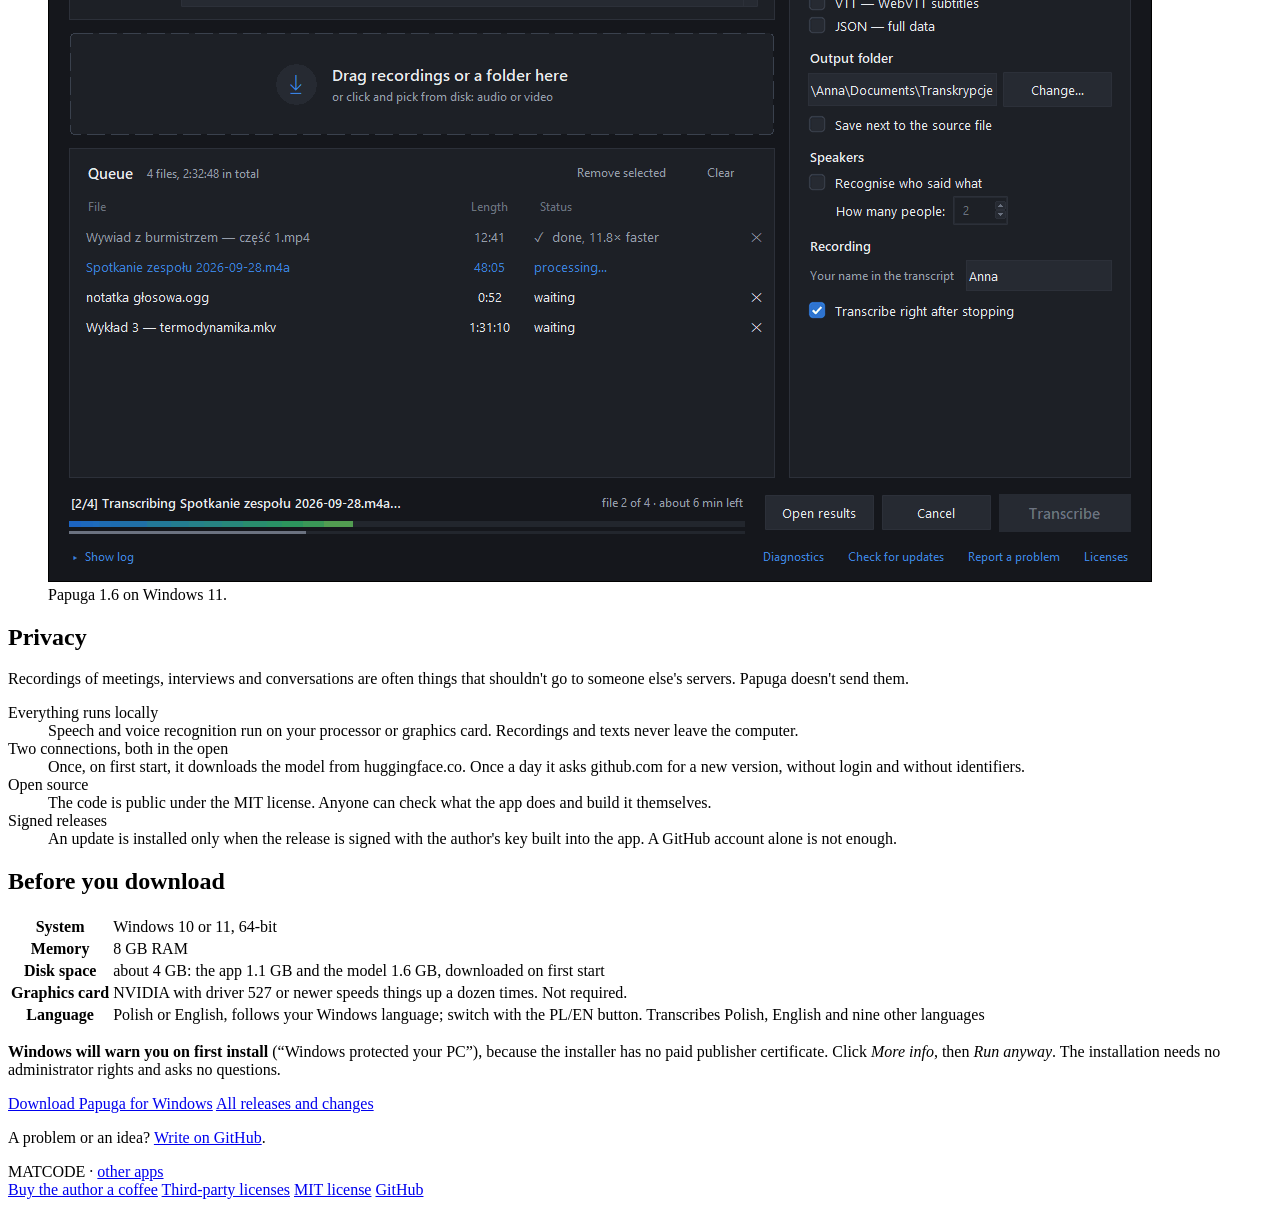
==== commit 10474b35: "Papuga 1.6.4: kod zrodlowy (stan 24be175)" ====
--- a/docs/en/index.html
+++ b/docs/en/index.html
@@ -90,7 +90,7 @@
     <dl class="cechy">
       <div>
         <dt>Records meetings</dt>
-        <dd>One button captures your microphone and the other people from Teams, Zoom or the browser into a single file, and transcribes it as soon as you stop. Test your microphone with a 5-second sample before the meeting; while recording there is pause with no gap in the file, and “Mark” (F8) — marked parts show up in the text later.</dd>
+        <dd>One button captures your microphone and the other people from Teams, Zoom or the browser into a single file, and transcribes it as soon as you stop. Level bars and a 5-second sample show before the meeting whether your microphone works. While recording there is pause with no gap in the file, “Mute” for when you only listen, and “Mark” (F8) — marked parts show up in the text later.</dd>
       </div>
       <div>
         <dt>Tells who is speaking</dt>
@@ -106,7 +106,7 @@
       </div>
       <div>
         <dt>Records video too</dt>
-        <dd>The meeting window (Zoom, Teams, Meet in the browser — the app finds it by itself) or the whole screen goes into an MKV file next to the recording. When you share your screen and the meeting window hides, the app asks in the corner of the screen whether to record the whole screen.</dd>
+        <dd>The meeting window (Zoom, Teams, Meet in the browser — the app finds it by itself) or the whole screen goes into an MKV file next to the recording. A preview shows right away whether it is the right window, and you can switch to another one while recording. When you share your screen and the meeting window hides, the app asks in the corner of the screen whether to record the whole screen.</dd>
       </div>
       <div>
         <dt>Keeps itself up to date</dt>
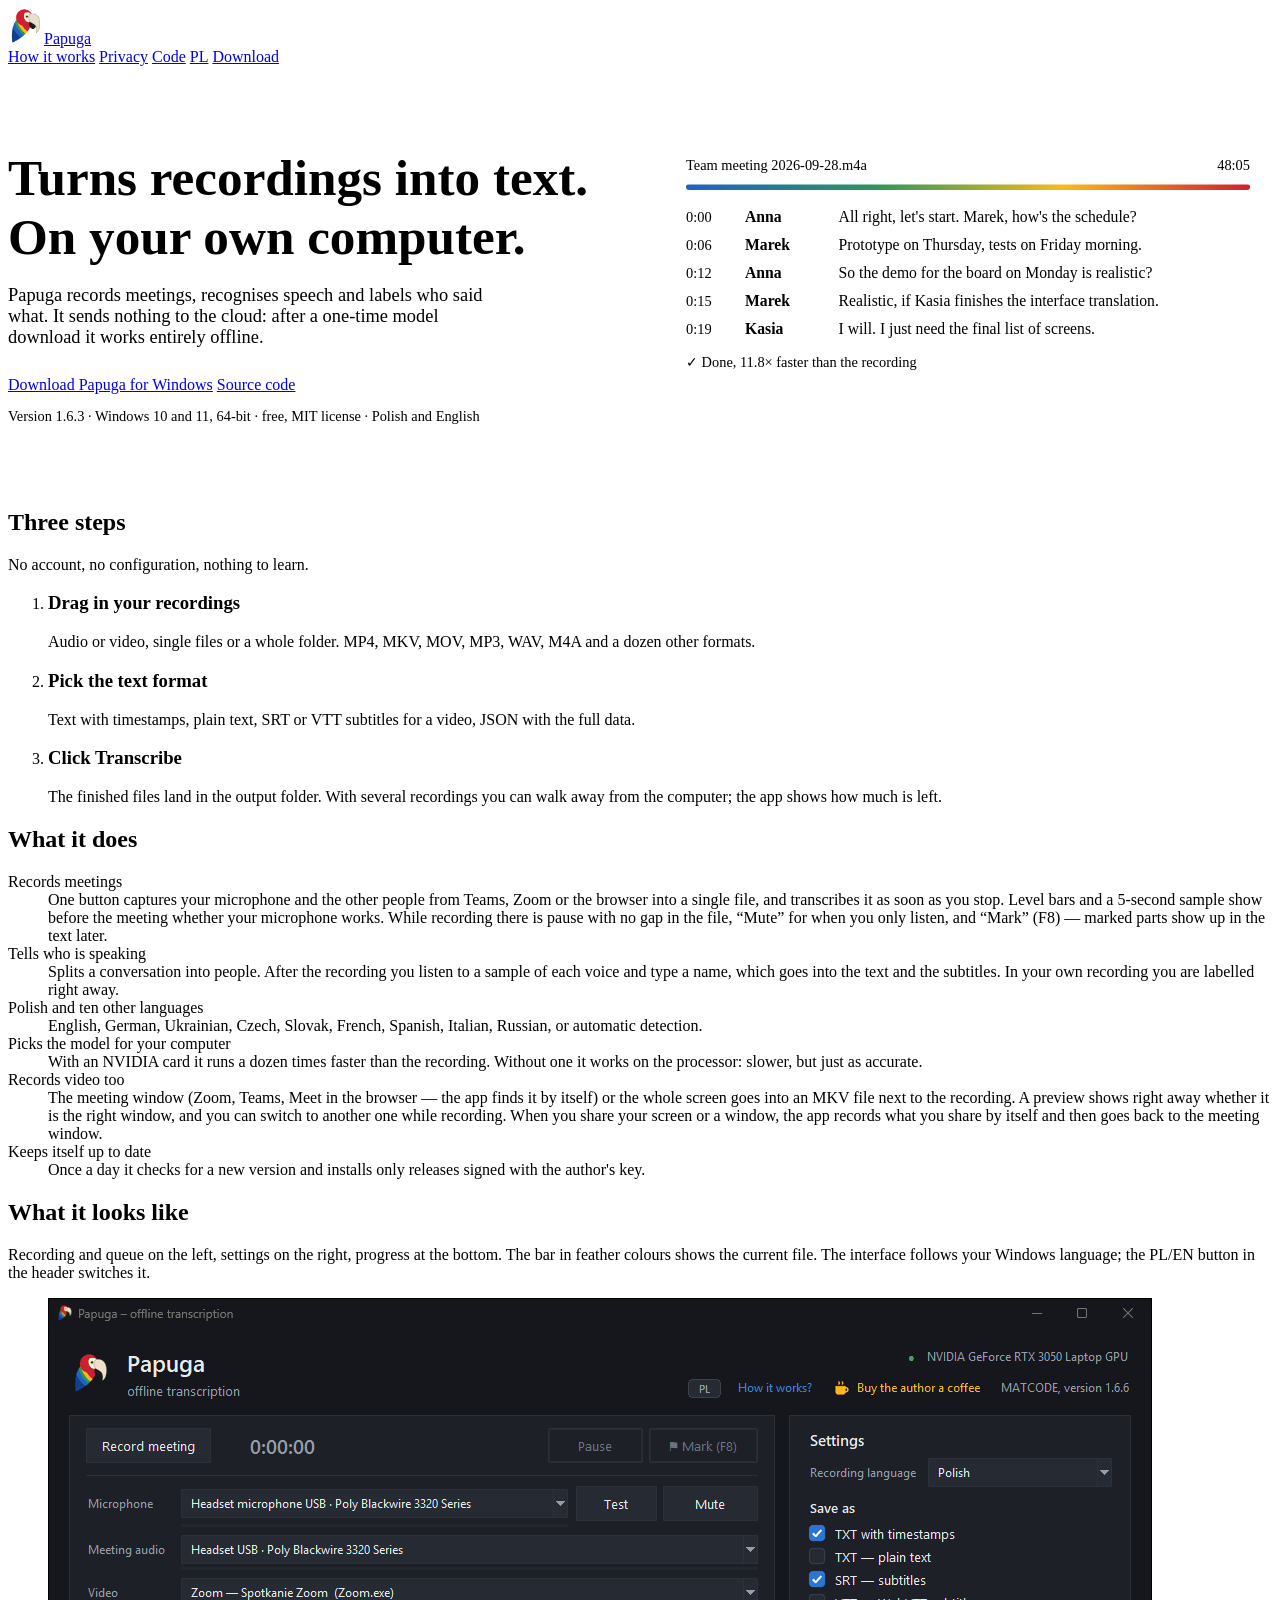
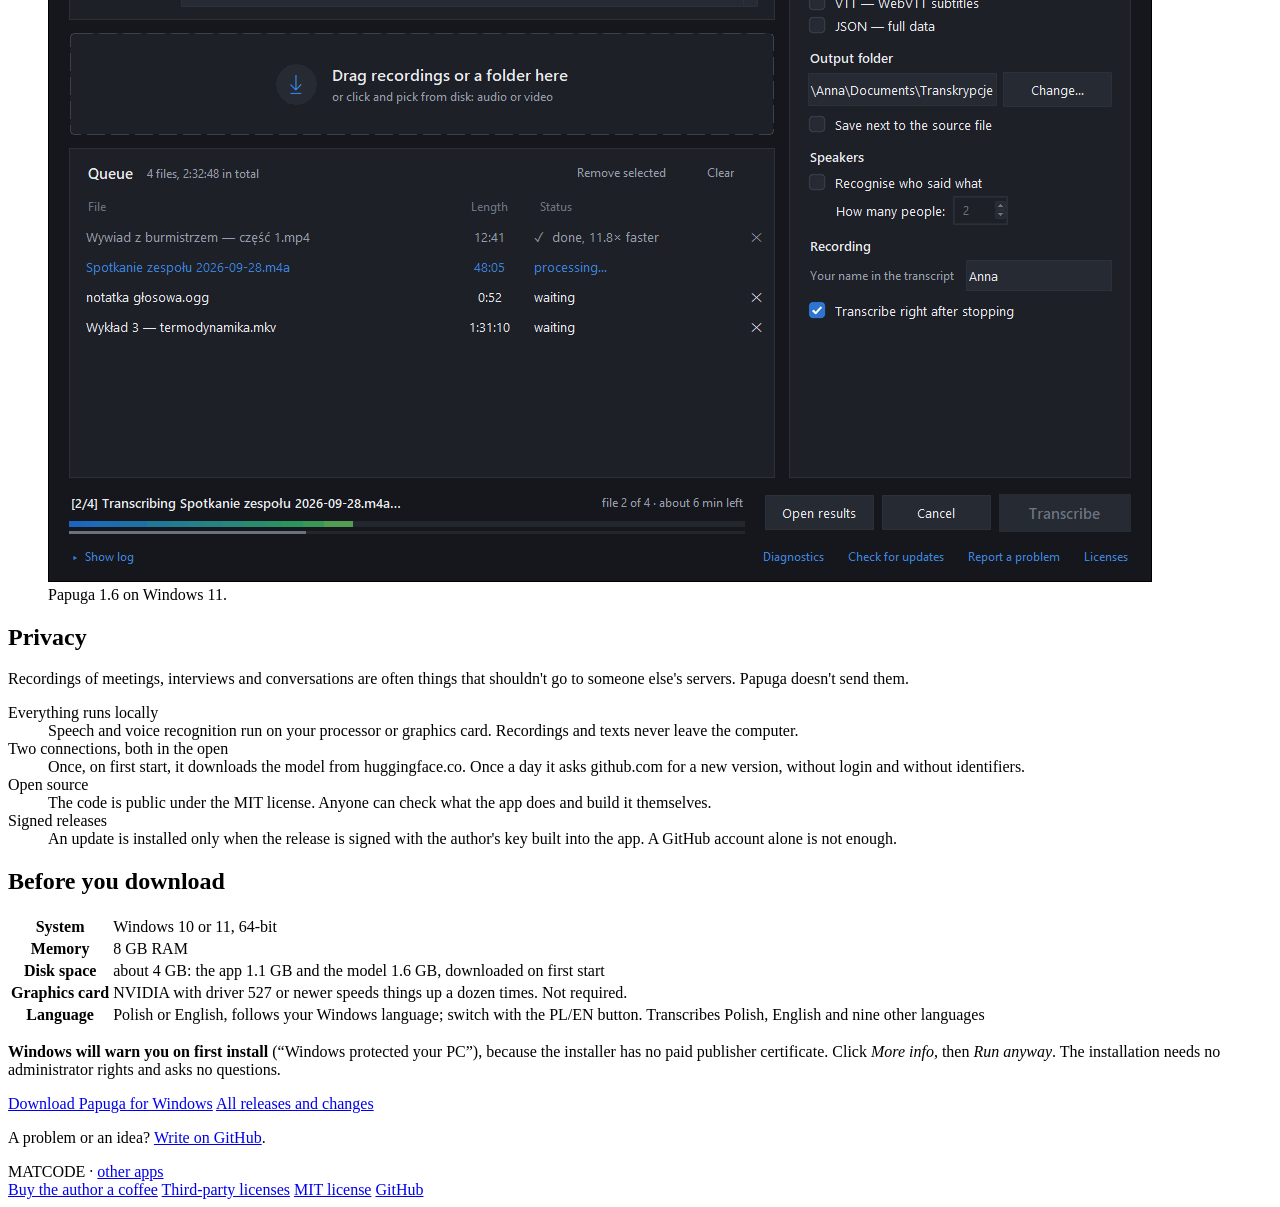
==== commit 7a34c8a3: "Papuga 1.6.6: kod zrodlowy (stan f61532d)" ====
--- a/docs/en/index.html
+++ b/docs/en/index.html
@@ -106,7 +106,7 @@
       </div>
       <div>
         <dt>Records video too</dt>
-        <dd>The meeting window (Zoom, Teams, Meet in the browser — the app finds it by itself) or the whole screen goes into an MKV file next to the recording. A preview shows right away whether it is the right window, and you can switch to another one while recording. When you share your screen and the meeting window hides, the app asks in the corner of the screen whether to record the whole screen.</dd>
+        <dd>The meeting window (Zoom, Teams, Meet in the browser — the app finds it by itself) or the whole screen goes into an MKV file next to the recording. A preview shows right away whether it is the right window, and you can switch to another one while recording. When you share your screen or a window, the app records what you share by itself and then goes back to the meeting window.</dd>
       </div>
       <div>
         <dt>Keeps itself up to date</dt>
